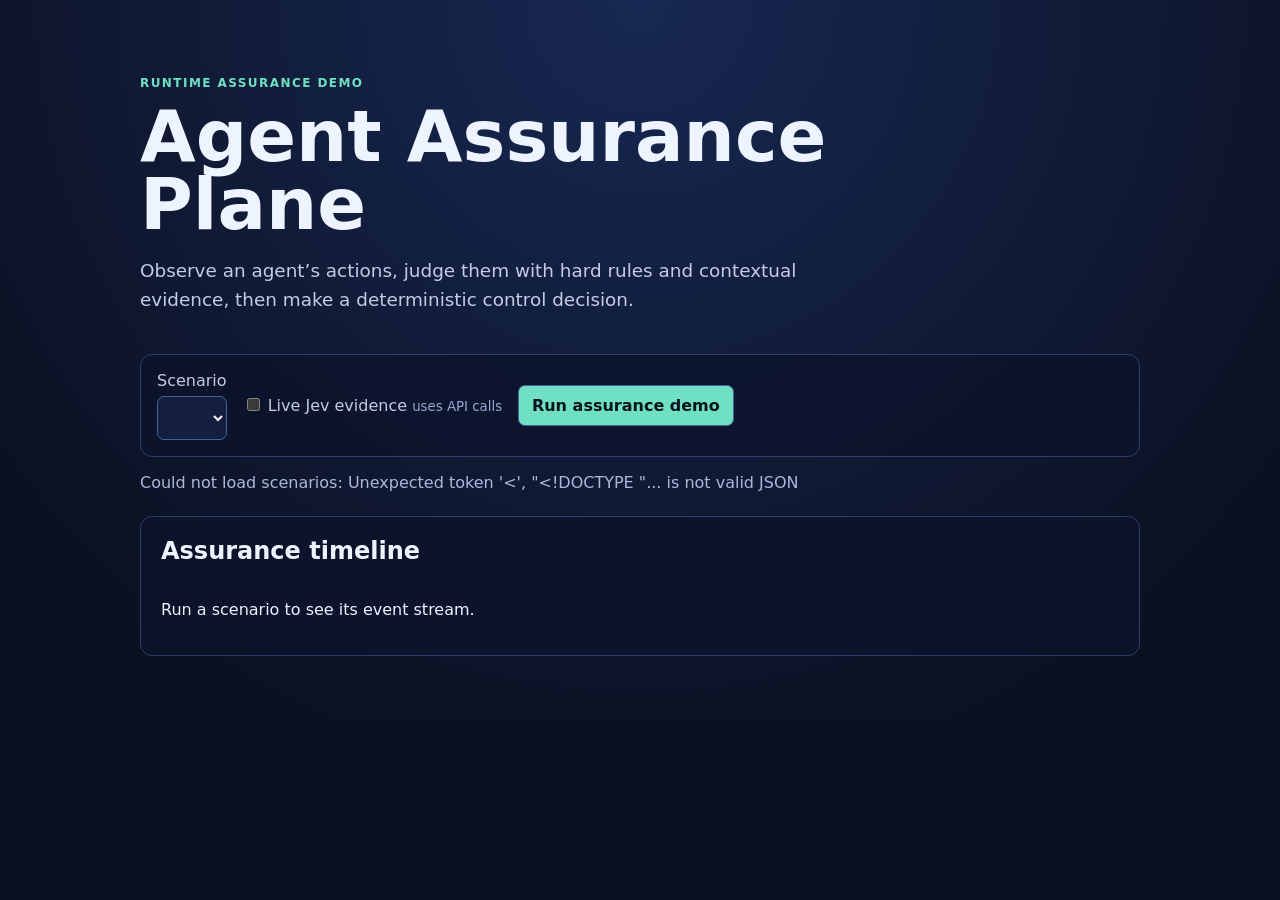
==== web/index.html @ ee79455e "feat: add assurance timeline web demo" ====
<!doctype html>
<html lang="en">
  <head>
    <meta charset="utf-8">
    <meta name="viewport" content="width=device-width, initial-scale=1">
    <title>Agent Assurance Plane</title>
    <link rel="stylesheet" href="/web/style.css">
  </head>
  <body>
    <main>
      <header>
        <p class="eyebrow">RUNTIME ASSURANCE DEMO</p>
        <h1>Agent Assurance Plane</h1>
        <p class="lede">Observe an agent’s actions, judge them with hard rules and contextual evidence, then make a deterministic control decision.</p>
      </header>

      <section class="controls" aria-label="Demo controls">
        <label>Scenario <select id="scenario"></select></label>
        <label class="toggle"><input id="live-jev" type="checkbox"> Live Jev evidence <small>uses API calls</small></label>
        <button id="run">Run assurance demo</button>
      </section>
      <p id="goal" class="goal"></p>
      <p id="status" role="status"></p>

      <section id="summary" class="summary hidden" aria-live="polite"></section>
      <section id="disagreement" class="card hidden"></section>
      <section class="timeline-card">
        <h2>Assurance timeline</h2>
        <div id="timeline" class="timeline"><p>Run a scenario to see its event stream.</p></div>
      </section>
    </main>
    <template id="event-template"><article class="event"><span class="kind"></span><div><strong></strong><pre></pre></div></article></template>
    <script src="/web/app.js"></script>
  </body>
</html>
---- web/style.css ----
:root { color-scheme: dark; font-family: Inter, ui-sans-serif, system-ui, sans-serif; background: #0b1020; color: #edf3ff; }
* { box-sizing: border-box; }
body { margin: 0; background: radial-gradient(circle at top, #172852, #0b1020 52rem); }
main { max-width: 1040px; margin: auto; padding: 4rem 1.25rem; }
header { max-width: 720px; }
.eyebrow { color: #70e0c2; font-weight: 700; letter-spacing: .12em; font-size: .75rem; }
h1 { font-size: clamp(2.4rem, 7vw, 4.5rem); line-height: .95; margin: .4rem 0 1rem; }
h2 { margin-top: 0; }
.lede { color: #c2cce4; font-size: 1.15rem; line-height: 1.55; }
.controls, .card, .timeline-card, .summary { border: 1px solid #2d3e69; background: rgba(12, 20, 43, .82); border-radius: 12px; }
.controls { display: flex; gap: 1rem; align-items: center; flex-wrap: wrap; padding: 1rem; margin: 2.5rem 0 .8rem; }
label { display: grid; gap: .35rem; color: #c2cce4; }
.toggle { display: block; } .toggle small { color: #98a9d0; }
select, button { border-radius: 7px; border: 1px solid #49619b; padding: .65rem .8rem; font: inherit; }
select { background: #141f40; color: white; } button { background: #70e0c2; color: #081320; font-weight: 800; cursor: pointer; } button:disabled { opacity: .6; }
.goal, #status { color: #aab9da; }.summary { display: grid; grid-template-columns: repeat(5, 1fr); gap: 1px; overflow: hidden; margin: 1.5rem 0; }
.summary div { padding: 1rem; background: #111c3b; }.summary span { display: block; color: #aab9da; font-size: .8rem; }.summary strong { font-size: 1.25rem; text-transform: uppercase; }
.card, .timeline-card { padding: 1.25rem; margin-top: 1.5rem; }.hidden { display: none; }
.timeline { display: grid; gap: .7rem; }.event { display: grid; grid-template-columns: 10rem 1fr; gap: 1rem; border-left: 3px solid #49619b; padding: .75rem 1rem; background: #101a36; }
.kind { color: #93a8d8; font-weight: 700; font-size: .75rem; }.judgment_emitted { color: #70e0c2; }.agent_interrupted { color: #ff8092; }.policy_decided { color: #ffc970; }
pre { margin: .4rem 0 0; white-space: pre-wrap; color: #c2cce4; font: .78rem/1.4 ui-monospace, monospace; }
@media (max-width: 700px) { .summary { grid-template-columns: 1fr 1fr; }.event { grid-template-columns: 1fr; gap: .3rem; } }
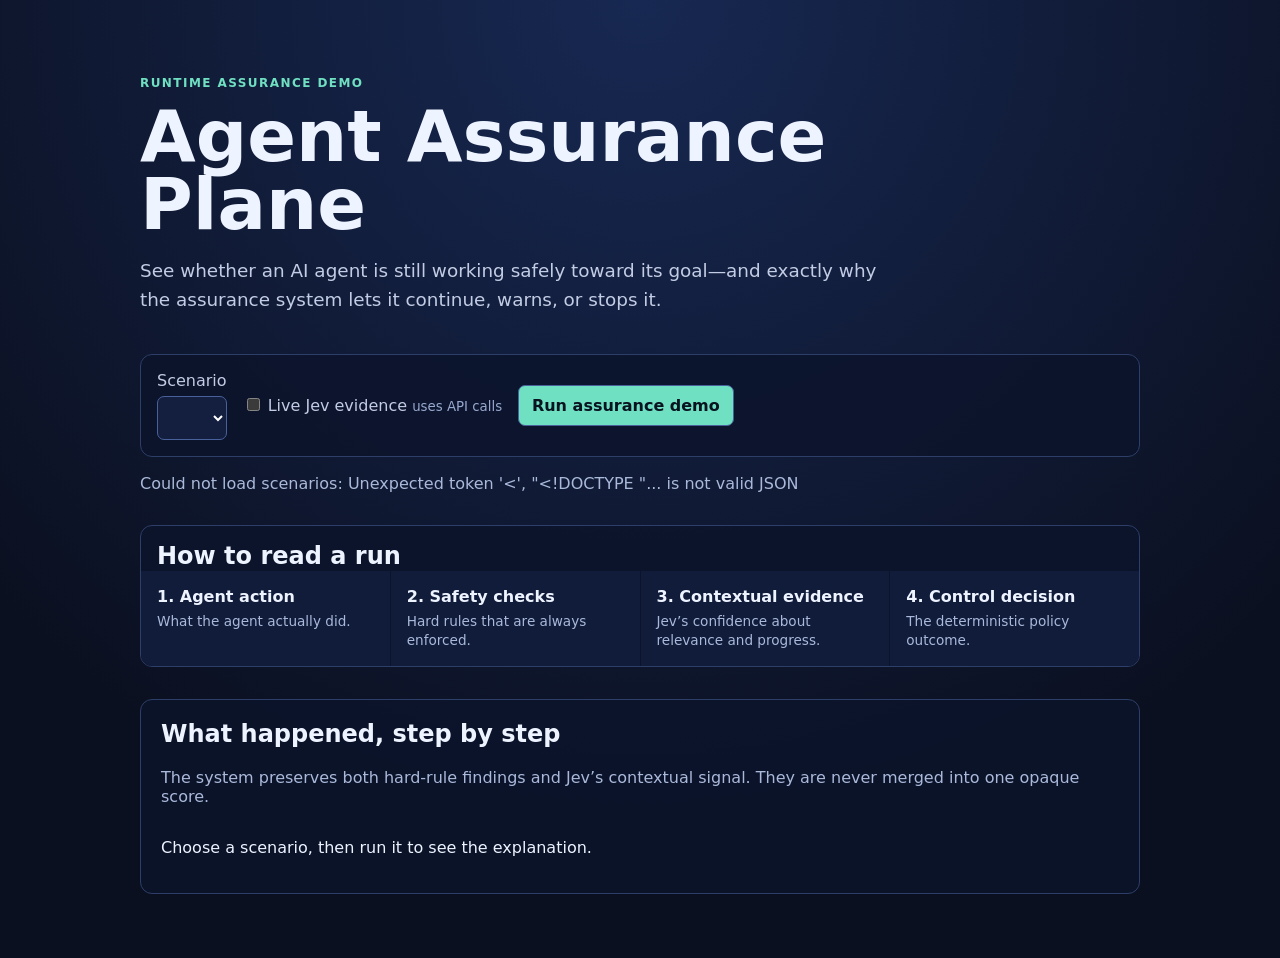
==== commit f0f7266d: "feat: make assurance timeline human-readable" ====
--- a/web/index.html
+++ b/web/index.html
@@ -11,7 +11,7 @@
       <header>
         <p class="eyebrow">RUNTIME ASSURANCE DEMO</p>
         <h1>Agent Assurance Plane</h1>
-        <p class="lede">Observe an agent’s actions, judge them with hard rules and contextual evidence, then make a deterministic control decision.</p>
+        <p class="lede">See whether an AI agent is still working safely toward its goal—and exactly why the assurance system lets it continue, warns, or stops it.</p>
       </header>
 
       <section class="controls" aria-label="Demo controls">
@@ -20,16 +20,25 @@
         <button id="run">Run assurance demo</button>
       </section>
       <p id="goal" class="goal"></p>
+      <p id="scenario-description" class="scenario-description"></p>
       <p id="status" role="status"></p>
 
+      <section class="how-to-read">
+        <h2>How to read a run</h2>
+        <div><strong>1. Agent action</strong><span>What the agent actually did.</span></div>
+        <div><strong>2. Safety checks</strong><span>Hard rules that are always enforced.</span></div>
+        <div><strong>3. Contextual evidence</strong><span>Jev’s confidence about relevance and progress.</span></div>
+        <div><strong>4. Control decision</strong><span>The deterministic policy outcome.</span></div>
+      </section>
+      <section id="outcome" class="outcome hidden" aria-live="polite"></section>
       <section id="summary" class="summary hidden" aria-live="polite"></section>
       <section id="disagreement" class="card hidden"></section>
       <section class="timeline-card">
-        <h2>Assurance timeline</h2>
-        <div id="timeline" class="timeline"><p>Run a scenario to see its event stream.</p></div>
+        <h2>What happened, step by step</h2>
+        <p class="section-help">The system preserves both hard-rule findings and Jev’s contextual signal. They are never merged into one opaque score.</p>
+        <div id="timeline" class="timeline"><p>Choose a scenario, then run it to see the explanation.</p></div>
       </section>
     </main>
-    <template id="event-template"><article class="event"><span class="kind"></span><div><strong></strong><pre></pre></div></article></template>
     <script src="/web/app.js"></script>
   </body>
 </html>
--- a/web/style.css
+++ b/web/style.css
@@ -1,22 +1,13 @@
 :root { color-scheme: dark; font-family: Inter, ui-sans-serif, system-ui, sans-serif; background: #0b1020; color: #edf3ff; }
-* { box-sizing: border-box; }
-body { margin: 0; background: radial-gradient(circle at top, #172852, #0b1020 52rem); }
-main { max-width: 1040px; margin: auto; padding: 4rem 1.25rem; }
-header { max-width: 720px; }
-.eyebrow { color: #70e0c2; font-weight: 700; letter-spacing: .12em; font-size: .75rem; }
-h1 { font-size: clamp(2.4rem, 7vw, 4.5rem); line-height: .95; margin: .4rem 0 1rem; }
-h2 { margin-top: 0; }
-.lede { color: #c2cce4; font-size: 1.15rem; line-height: 1.55; }
-.controls, .card, .timeline-card, .summary { border: 1px solid #2d3e69; background: rgba(12, 20, 43, .82); border-radius: 12px; }
-.controls { display: flex; gap: 1rem; align-items: center; flex-wrap: wrap; padding: 1rem; margin: 2.5rem 0 .8rem; }
-label { display: grid; gap: .35rem; color: #c2cce4; }
-.toggle { display: block; } .toggle small { color: #98a9d0; }
-select, button { border-radius: 7px; border: 1px solid #49619b; padding: .65rem .8rem; font: inherit; }
-select { background: #141f40; color: white; } button { background: #70e0c2; color: #081320; font-weight: 800; cursor: pointer; } button:disabled { opacity: .6; }
-.goal, #status { color: #aab9da; }.summary { display: grid; grid-template-columns: repeat(5, 1fr); gap: 1px; overflow: hidden; margin: 1.5rem 0; }
-.summary div { padding: 1rem; background: #111c3b; }.summary span { display: block; color: #aab9da; font-size: .8rem; }.summary strong { font-size: 1.25rem; text-transform: uppercase; }
-.card, .timeline-card { padding: 1.25rem; margin-top: 1.5rem; }.hidden { display: none; }
-.timeline { display: grid; gap: .7rem; }.event { display: grid; grid-template-columns: 10rem 1fr; gap: 1rem; border-left: 3px solid #49619b; padding: .75rem 1rem; background: #101a36; }
-.kind { color: #93a8d8; font-weight: 700; font-size: .75rem; }.judgment_emitted { color: #70e0c2; }.agent_interrupted { color: #ff8092; }.policy_decided { color: #ffc970; }
-pre { margin: .4rem 0 0; white-space: pre-wrap; color: #c2cce4; font: .78rem/1.4 ui-monospace, monospace; }
-@media (max-width: 700px) { .summary { grid-template-columns: 1fr 1fr; }.event { grid-template-columns: 1fr; gap: .3rem; } }
+* { box-sizing: border-box; } body { margin: 0; background: radial-gradient(circle at top, #172852, #0b1020 55rem); }
+main { max-width: 1040px; margin: auto; padding: 4rem 1.25rem; } header { max-width: 770px; }
+.eyebrow { color: #70e0c2; font-weight: 700; letter-spacing: .12em; font-size: .75rem; } h1 { font-size: clamp(2.4rem, 7vw, 4.5rem); line-height: .95; margin: .4rem 0 1rem; }
+h2 { margin-top: 0; } h3 { margin: .25rem 0 .75rem; font-size: 1.25rem; } h4 { margin: 1.25rem 0 .55rem; font-size: .95rem; color: #c7d5f6; }
+.lede { color: #c2cce4; font-size: 1.15rem; line-height: 1.55; }.controls, .card, .timeline-card, .summary, .how-to-read, .outcome { border: 1px solid #2d3e69; background: rgba(12, 20, 43, .82); border-radius: 12px; }
+.controls { display: flex; gap: 1rem; align-items: center; flex-wrap: wrap; padding: 1rem; margin: 2.5rem 0 .8rem; } label { display: grid; gap: .35rem; color: #c2cce4; }.toggle { display: block; }.toggle small, small { color: #98a9d0; }
+select, button { border-radius: 7px; border: 1px solid #49619b; padding: .65rem .8rem; font: inherit; } select { background: #141f40; color: white; } button { background: #70e0c2; color: #081320; font-weight: 800; cursor: pointer; } button:disabled { opacity: .6; }
+.goal { color: #d9e4ff; font-size: 1.1rem; margin-bottom: .3rem; }.scenario-description, #status, .section-help { color: #aab9da; }.how-to-read { display: grid; grid-template-columns: repeat(4, 1fr); gap: 1px; overflow: hidden; margin: 2rem 0; }.how-to-read h2 { grid-column: 1 / -1; padding: 1rem 1rem 0; margin: 0; }.how-to-read div { padding: 1rem; background: #111c3b; }.how-to-read strong, .how-to-read span { display: block; }.how-to-read span { color: #aab9da; font-size: .85rem; margin-top: .35rem; line-height: 1.4; }
+.outcome { padding: 1.5rem; border-left: 5px solid #70e0c2; margin: 1.5rem 0; }.outcome.warn { border-left-color: #ffc970; }.outcome.interrupt { border-left-color: #ff8092; }.outcome-label, .step-number { color: #aab9da; text-transform: uppercase; letter-spacing: .09em; font-size: .75rem; font-weight: 700; }.outcome h2 { margin: .25rem 0 .5rem; }.outcome p { margin-bottom: 0; color: #c2cce4; }
+.summary { display: grid; grid-template-columns: repeat(4, 1fr); gap: 1px; overflow: hidden; margin: 1.5rem 0; }.summary div { padding: 1rem; background: #111c3b; }.summary span, .summary strong, .summary small { display: block; }.summary span { color: #aab9da; font-size: .8rem; }.summary strong { font-size: 1.6rem; margin: .25rem 0; }.card, .timeline-card { padding: 1.25rem; margin-top: 1.5rem; }.hidden { display: none; }
+.timeline { display: grid; gap: 1rem; }.step-card { border: 1px solid #31436f; border-left: 4px solid #49619b; padding: 1.25rem; border-radius: 9px; background: #101a36; }.result { color: #d5e0fa; line-height: 1.5; }.step-card ul { list-style: none; padding: 0; margin: 0; display: grid; gap: .55rem; }.step-card li { padding: .75rem; border-radius: 7px; background: #172343; border-left: 3px solid #60749f; }.step-card li.warning { border-left-color: #ffc970; }.step-card li.critical { border-left-color: #ff8092; }.step-card li strong, .step-card li span, .step-card li small { display: block; }.step-card li span { margin: .15rem 0; color: #d8e3fc; }.decision { padding: .8rem; border-radius: 7px; background: #172343; line-height: 1.45; }.decision.interrupt { background: #402238; }.decision.warn { background: #3c3525; }.interrupted { color: #ffafb9; font-weight: 700; }
+@media (max-width: 700px) { .how-to-read, .summary { grid-template-columns: 1fr 1fr; }.how-to-read h2 { grid-column: 1 / -1; } }
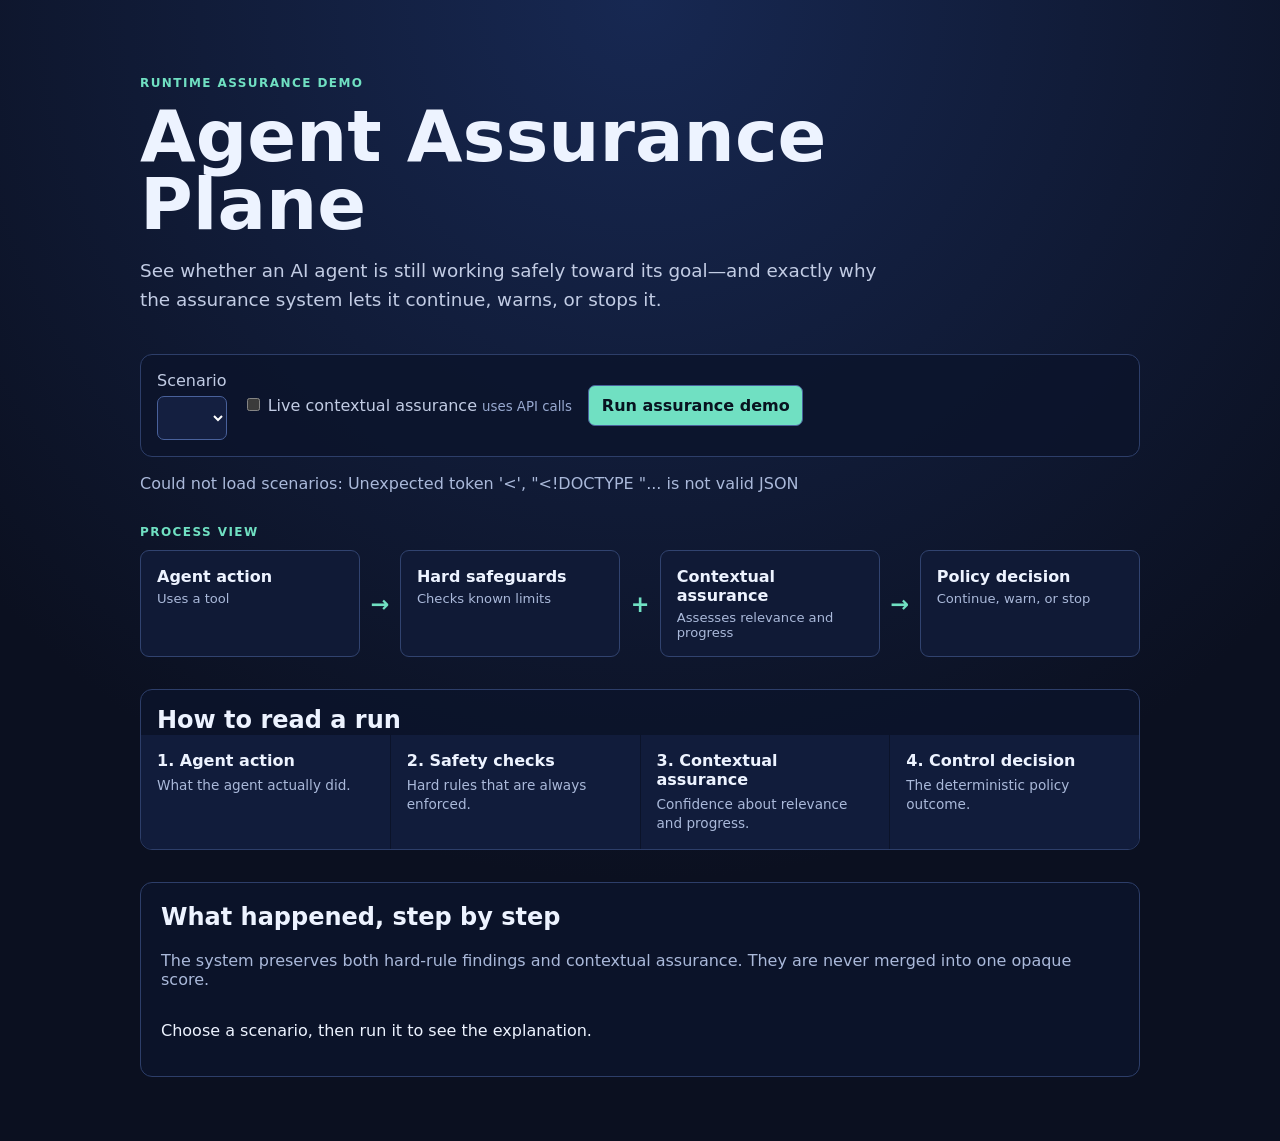
==== commit 6d54cc5f: "fix: compare assurance signals in demo" ====
--- a/web/index.html
+++ b/web/index.html
@@ -16,18 +16,28 @@
 
       <section class="controls" aria-label="Demo controls">
         <label>Scenario <select id="scenario"></select></label>
-        <label class="toggle"><input id="live-jev" type="checkbox"> Live Jev evidence <small>uses API calls</small></label>
+        <label class="toggle"><input id="live-jev" type="checkbox"> Live contextual assurance <small>uses API calls</small></label>
         <button id="run">Run assurance demo</button>
       </section>
       <p id="goal" class="goal"></p>
       <p id="scenario-description" class="scenario-description"></p>
       <p id="status" role="status"></p>
 
+      <section class="process-view" aria-label="Assurance process">
+        <p class="eyebrow">PROCESS VIEW</p>
+        <div class="process-flow">
+          <div><strong>Agent action</strong><span>Uses a tool</span></div><b>→</b>
+          <div><strong>Hard safeguards</strong><span>Checks known limits</span></div><b>+</b>
+          <div><strong>Contextual assurance</strong><span>Assesses relevance and progress</span></div><b>→</b>
+          <div><strong>Policy decision</strong><span>Continue, warn, or stop</span></div>
+        </div>
+      </section>
+
       <section class="how-to-read">
         <h2>How to read a run</h2>
         <div><strong>1. Agent action</strong><span>What the agent actually did.</span></div>
         <div><strong>2. Safety checks</strong><span>Hard rules that are always enforced.</span></div>
-        <div><strong>3. Contextual evidence</strong><span>Jev’s confidence about relevance and progress.</span></div>
+        <div><strong>3. Contextual assurance</strong><span>Confidence about relevance and progress.</span></div>
         <div><strong>4. Control decision</strong><span>The deterministic policy outcome.</span></div>
       </section>
       <section id="outcome" class="outcome hidden" aria-live="polite"></section>
@@ -35,7 +45,7 @@
       <section id="disagreement" class="card hidden"></section>
       <section class="timeline-card">
         <h2>What happened, step by step</h2>
-        <p class="section-help">The system preserves both hard-rule findings and Jev’s contextual signal. They are never merged into one opaque score.</p>
+        <p class="section-help">The system preserves both hard-rule findings and contextual assurance. They are never merged into one opaque score.</p>
         <div id="timeline" class="timeline"><p>Choose a scenario, then run it to see the explanation.</p></div>
       </section>
     </main>
--- a/web/style.css
+++ b/web/style.css
@@ -7,7 +7,9 @@
 .controls { display: flex; gap: 1rem; align-items: center; flex-wrap: wrap; padding: 1rem; margin: 2.5rem 0 .8rem; } label { display: grid; gap: .35rem; color: #c2cce4; }.toggle { display: block; }.toggle small, small { color: #98a9d0; }
 select, button { border-radius: 7px; border: 1px solid #49619b; padding: .65rem .8rem; font: inherit; } select { background: #141f40; color: white; } button { background: #70e0c2; color: #081320; font-weight: 800; cursor: pointer; } button:disabled { opacity: .6; }
 .goal { color: #d9e4ff; font-size: 1.1rem; margin-bottom: .3rem; }.scenario-description, #status, .section-help { color: #aab9da; }.how-to-read { display: grid; grid-template-columns: repeat(4, 1fr); gap: 1px; overflow: hidden; margin: 2rem 0; }.how-to-read h2 { grid-column: 1 / -1; padding: 1rem 1rem 0; margin: 0; }.how-to-read div { padding: 1rem; background: #111c3b; }.how-to-read strong, .how-to-read span { display: block; }.how-to-read span { color: #aab9da; font-size: .85rem; margin-top: .35rem; line-height: 1.4; }
+.process-view { margin: 2rem 0; }.process-view > .eyebrow { margin-bottom: .7rem; }.process-flow { display: flex; align-items: stretch; gap: .65rem; }.process-flow div { flex: 1; padding: 1rem; border: 1px solid #31436f; border-radius: 9px; background: #101a36; }.process-flow strong, .process-flow span { display: block; }.process-flow span { color: #aab9da; font-size: .82rem; margin-top: .3rem; }.process-flow b { align-self: center; color: #70e0c2; font-size: 1.4rem; }
 .outcome { padding: 1.5rem; border-left: 5px solid #70e0c2; margin: 1.5rem 0; }.outcome.warn { border-left-color: #ffc970; }.outcome.interrupt { border-left-color: #ff8092; }.outcome-label, .step-number { color: #aab9da; text-transform: uppercase; letter-spacing: .09em; font-size: .75rem; font-weight: 700; }.outcome h2 { margin: .25rem 0 .5rem; }.outcome p { margin-bottom: 0; color: #c2cce4; }
 .summary { display: grid; grid-template-columns: repeat(4, 1fr); gap: 1px; overflow: hidden; margin: 1.5rem 0; }.summary div { padding: 1rem; background: #111c3b; }.summary span, .summary strong, .summary small { display: block; }.summary span { color: #aab9da; font-size: .8rem; }.summary strong { font-size: 1.6rem; margin: .25rem 0; }.card, .timeline-card { padding: 1.25rem; margin-top: 1.5rem; }.hidden { display: none; }
 .timeline { display: grid; gap: 1rem; }.step-card { border: 1px solid #31436f; border-left: 4px solid #49619b; padding: 1.25rem; border-radius: 9px; background: #101a36; }.result { color: #d5e0fa; line-height: 1.5; }.step-card ul { list-style: none; padding: 0; margin: 0; display: grid; gap: .55rem; }.step-card li { padding: .75rem; border-radius: 7px; background: #172343; border-left: 3px solid #60749f; }.step-card li.warning { border-left-color: #ffc970; }.step-card li.critical { border-left-color: #ff8092; }.step-card li strong, .step-card li span, .step-card li small { display: block; }.step-card li span { margin: .15rem 0; color: #d8e3fc; }.decision { padding: .8rem; border-radius: 7px; background: #172343; line-height: 1.45; }.decision.interrupt { background: #402238; }.decision.warn { background: #3c3525; }.interrupted { color: #ffafb9; font-weight: 700; }
-@media (max-width: 700px) { .how-to-read, .summary { grid-template-columns: 1fr 1fr; }.how-to-read h2 { grid-column: 1 / -1; } }
+.comparison { display: grid; grid-template-columns: 1fr 1fr; gap: .75rem; margin-top: 1rem; }.comparison-heading { padding: .7rem .8rem; background: #172343; border-radius: 7px; }.comparison-heading h4, .comparison-heading p { margin: 0; }.comparison-heading p { color: #aab9da; font-size: .8rem; margin-top: .2rem; }.comparison .all-clear { border-left-color: #70e0c2; }.comparison .all-clear strong { color: #d7fff3; }
+@media (max-width: 700px) { .how-to-read, .summary, .comparison { grid-template-columns: 1fr 1fr; }.how-to-read h2 { grid-column: 1 / -1; }.process-flow { display: grid; grid-template-columns: 1fr 1fr; }.process-flow b { display: none; }.comparison { grid-template-columns: 1fr; } }
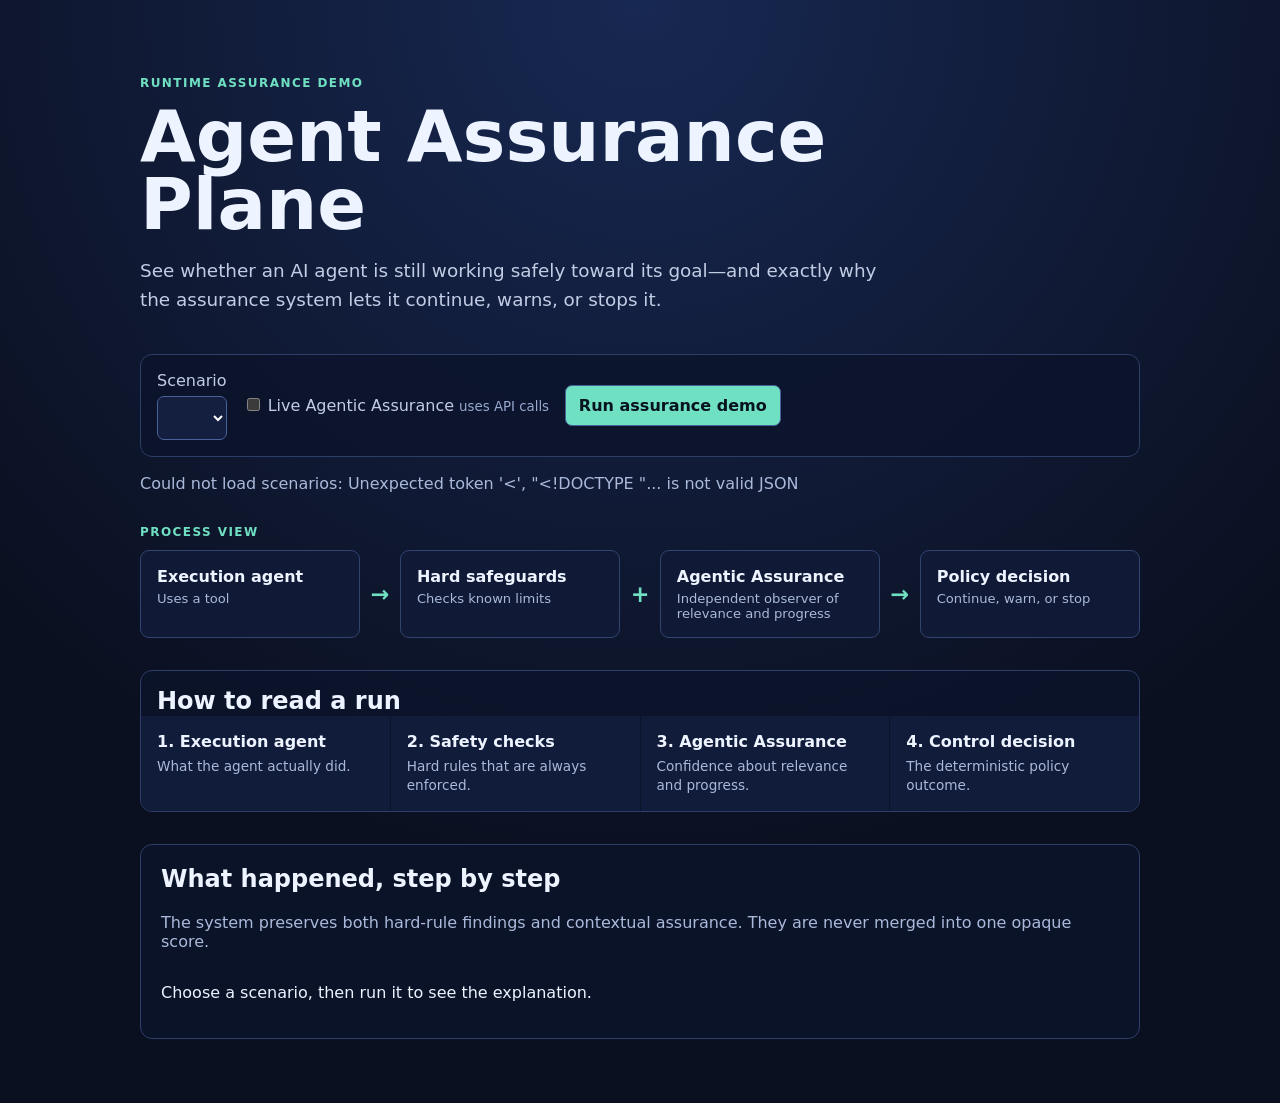
==== commit 39da2419: "feat: name independent agentic assurance layer" ====
--- a/web/index.html
+++ b/web/index.html
@@ -16,7 +16,7 @@
 
       <section class="controls" aria-label="Demo controls">
         <label>Scenario <select id="scenario"></select></label>
-        <label class="toggle"><input id="live-jev" type="checkbox"> Live contextual assurance <small>uses API calls</small></label>
+        <label class="toggle"><input id="live-jev" type="checkbox"> Live Agentic Assurance <small>uses API calls</small></label>
         <button id="run">Run assurance demo</button>
       </section>
       <p id="goal" class="goal"></p>
@@ -26,18 +26,18 @@
       <section class="process-view" aria-label="Assurance process">
         <p class="eyebrow">PROCESS VIEW</p>
         <div class="process-flow">
-          <div><strong>Agent action</strong><span>Uses a tool</span></div><b>→</b>
+          <div><strong>Execution agent</strong><span>Uses a tool</span></div><b>→</b>
           <div><strong>Hard safeguards</strong><span>Checks known limits</span></div><b>+</b>
-          <div><strong>Contextual assurance</strong><span>Assesses relevance and progress</span></div><b>→</b>
+          <div><strong>Agentic Assurance</strong><span>Independent observer of relevance and progress</span></div><b>→</b>
           <div><strong>Policy decision</strong><span>Continue, warn, or stop</span></div>
         </div>
       </section>
 
       <section class="how-to-read">
         <h2>How to read a run</h2>
-        <div><strong>1. Agent action</strong><span>What the agent actually did.</span></div>
+        <div><strong>1. Execution agent</strong><span>What the agent actually did.</span></div>
         <div><strong>2. Safety checks</strong><span>Hard rules that are always enforced.</span></div>
-        <div><strong>3. Contextual assurance</strong><span>Confidence about relevance and progress.</span></div>
+        <div><strong>3. Agentic Assurance</strong><span>Confidence about relevance and progress.</span></div>
         <div><strong>4. Control decision</strong><span>The deterministic policy outcome.</span></div>
       </section>
       <section id="outcome" class="outcome hidden" aria-live="polite"></section>
